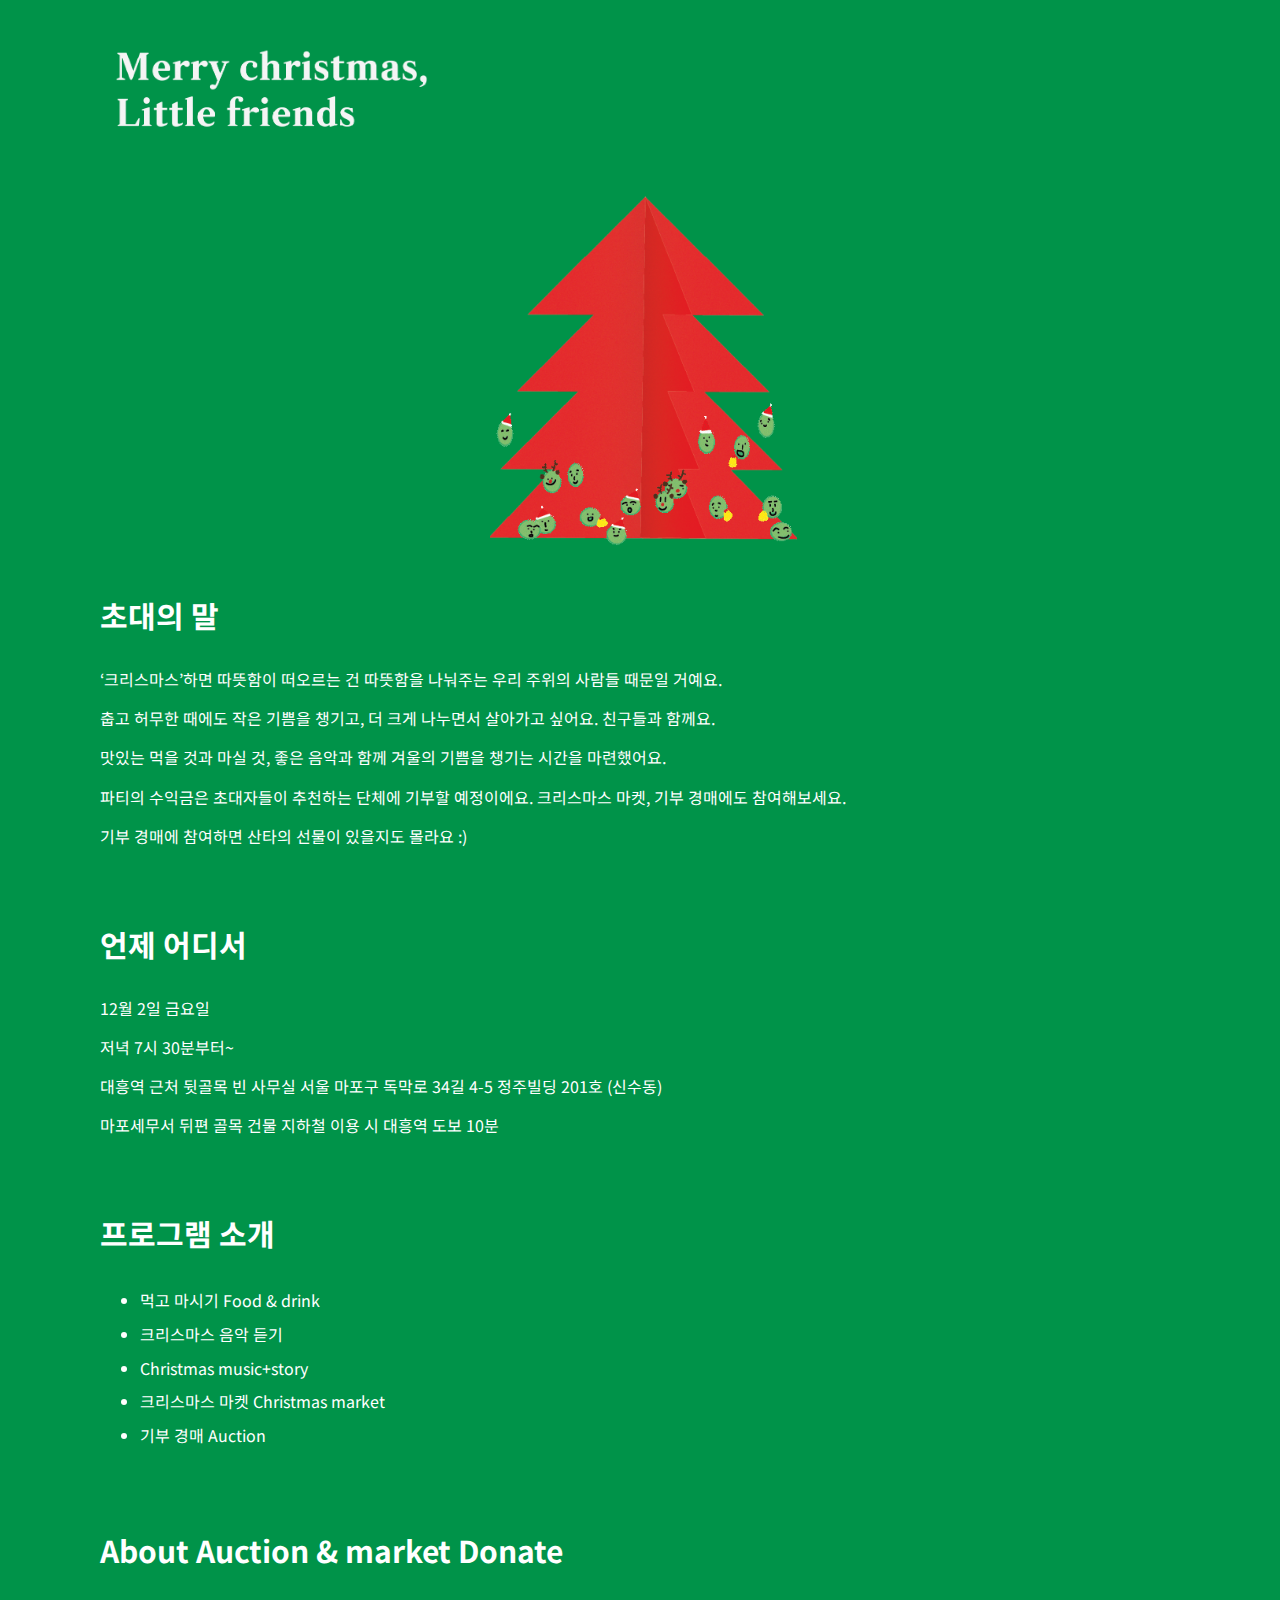
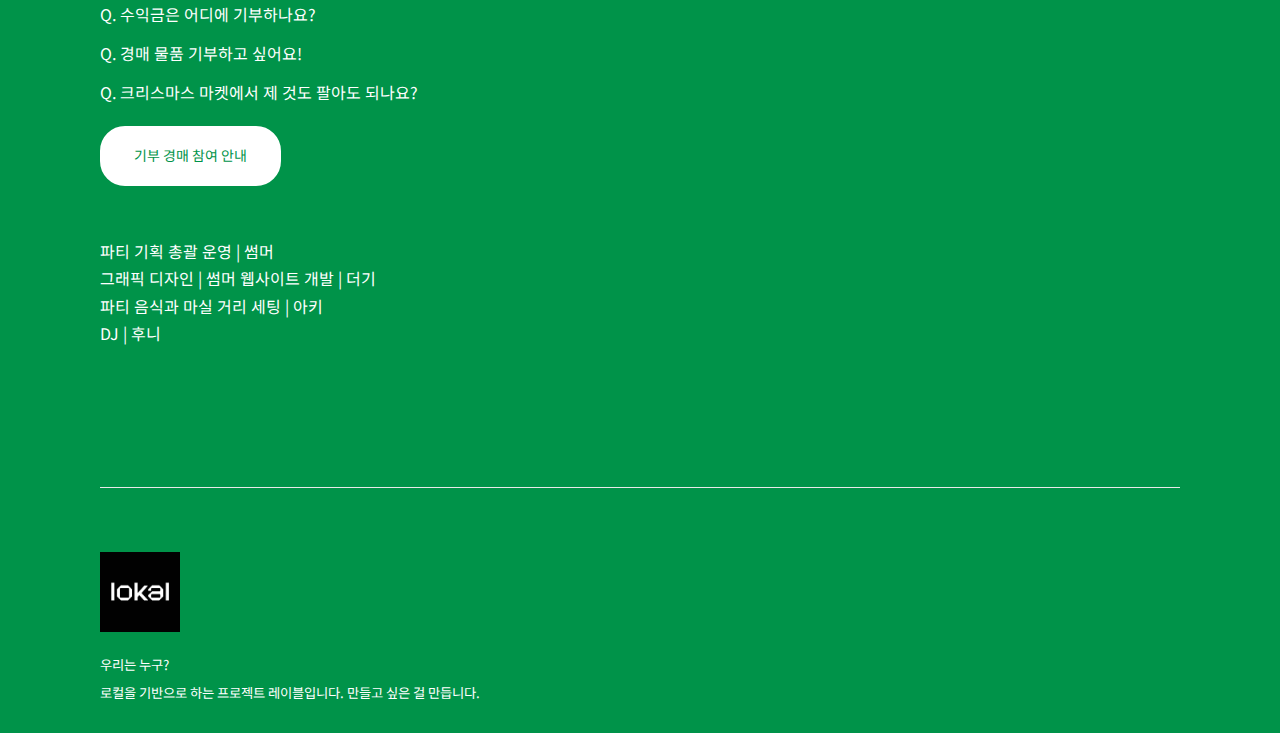
==== index.html @ f443b829 "init" ====
<!-- MVP.css quickstart template: https://github.com/andybrewer/mvp/ -->

<!DOCTYPE html>
<html lang="en">

<head>
    <link rel="icon" href="https://via.placeholder.com/70x70">
    <link rel="stylesheet" href="./mvp.css">

    <meta charset="utf-8">
    <meta name="description" content="My description">
    <meta name="viewport" content="width=device-width, initial-scale=1.0">
    <link rel="preconnect" href="https://fonts.googleapis.com">
    <link rel="preconnect" href="https://fonts.gstatic.com" crossorigin>
    <link href="https://fonts.googleapis.com/css2?family=Noto+Sans+KR:wght@400;900&display=swap" rel="stylesheet">

    <title>My title</title>
</head>

<body>
    <header>
        <nav>
            <a href="/"><img alt="Logo" src="./asset/logo.png" height="120"></a>
        </nav>
        <div class="main">
            <img class="main-img" alt="tree" src="./asset/tree.png" height="370"></a>
            <img class="main-img" alt="balls" src="./asset/balls.gif" height="370"></a>
        </div>
    
    </header>
    <main>
        <article>
            <h2>초대의 말</h2>
            <p>‘크리스마스’하면 따뜻함이 떠오르는 건 따뜻함을 나눠주는 우리 주위의 사람들 때문일 거예요.</p>
            <p>춥고 허무한 때에도 작은 기쁨을 챙기고, 더 크게 나누면서 살아가고 싶어요. 친구들과 함께요.</p>
            <p>맛있는 먹을 것과 마실 것, 좋은 음악과 함께 겨울의 기쁨을 챙기는 시간을 마련했어요.</p>
            <p>파티의 수익금은 초대자들이 추천하는 단체에 기부할 예정이에요. 크리스마스 마켓, 기부 경매에도 참여해보세요.</p>
            <p>기부 경매에 참여하면 산타의 선물이 있을지도 몰라요 :)</p>
        </article>

        <article>
            <h2>언제 어디서</h2>
            <p>12월 2일 금요일</p>
            <p>저녁 7시 30분부터~</p>
            <p>대흥역 근처 뒷골목 빈 사무실
            서울 마포구 독막로 34길 4-5 정주빌딩 201호 (신수동)</p>
            <p>마포세무서 뒤편 골목 건물
            지하철 이용 시 대흥역 도보 10분</p>
            
        </article>

        <article>
            <h2>프로그램 소개</h2>
            <ul>
                <li>먹고 마시기 Food & drink </li>
                <li>크리스마스 음악 듣기 </li>
                <li>Christmas music+story </li>
                <li>크리스마스 마켓 Christmas market </li>
                <li>기부 경매 Auction</li>
            </ul>
        </article>

        <article>
            <h2>About Auction
            & market Donate</h2>
            <p>Q. 수익금은 어디에 기부하나요? </p>
            <p>Q. 경매 물품 기부하고 싶어요! </p>
            <p>Q. 크리스마스 마켓에서 제 것도 팔아도 되나요?</p>
            <button type="button">기부 경매 참여 안내</button>
        </article>


        <article>
            <p>파티 기획 총괄 운영 | 썸머<br>
                그래픽 디자인 | 썸머 웹사이트 개발 | 더기<br>
                파티 음식과 마실 거리 세팅 | 아키<br>
                DJ | 후니
            </p>
        </article>
                
    </main>
    <footer>
        <hr>
        <img src="./asset/lokal.jpg" height="80"></a>
        <p> <small>우리는 누구? <br> 로컬을 기반으로 하는 프로젝트 레이블입니다. 만들고 싶은 걸 만듭니다.</small></p>
    </footer>
</body>

</html>
---- mvp.css ----
/* MVP.css v1.12 - https://github.com/andybrewer/mvp */

.main {
    position: relative;
    height: 350px;
    right: 150px;
}

.main-img {
    position: absolute;
    
}

h2 {
    font-size: 30px;
}

p, li{
    font-size: 16px;
    font-weight: 400;
}

article {
    padding-bottom: 2em;
}



:root {
    --active-brightness: 0.85;
    --border-radius: 25px;
    --box-shadow: 2px 2px 10px;
    --color-accent: #118bee15;
    --color-bg: #009349;
    --color-bg-secondary: #e9e9e9;
    --color-link: #fff;
    --color-secondary: #920de9;
    --color-secondary-accent: #920de90b;
    --color-shadow: #f4f4f4;
    --color-table: #118bee;
    --color-text: #fff;
    --color-text-secondary: #fff;
    --font-family: 'Noto Sans KR', sans-serif;
    --hover-brightness: 1.2;
    --justify-important: center;
    --justify-normal: left;
    --line-height: 1.7;
    --width-card: 285px;
    --width-card-medium: 460px;
    --width-card-wide: 800px;
    --width-content: 1080px;
}

@media (prefers-color-scheme: dark) {
    :root[color-mode="user"] {
        --color-accent: #0097fc4f;
        --color-bg: #333;
        --color-bg-secondary: #555;
        --color-link: #0097fc;
        --color-secondary: #e20de9;
        --color-secondary-accent: #e20de94f;
        --color-shadow: #bbbbbb20;
        --color-table: #0097fc;
        --color-text: #f7f7f7;
        --color-text-secondary: #aaa;
    }
}

/* Layout */
article aside {
    background: var(--color-secondary-accent);
    border-left: 4px solid var(--color-secondary);
    padding: 0.01rem 0.8rem;
}

body {
    background: var(--color-bg);
    color: var(--color-text);
    font-family: var(--font-family);
    line-height: var(--line-height);
    margin: 0;
    overflow-x: hidden;
    padding: 0;
}


main {
    margin: 0 auto;
    max-width: var(--width-content);
    padding: 1rem 1.5rem;
}

header {
    margin: 0 auto;
    max-width: var(--width-content);
    padding: 1rem 0.5rem;
}

footer{
    margin: 0 auto;
    max-width: var(--width-content);
    padding: 1rem 1.5rem;
    font-size: 15px;
}

hr {
    background-color: var(--color-bg-secondary);
    border: none;
    height: 1px;
    margin: 4rem 0;
    width: 100%;
}

section {
    display: flex;
    flex-wrap: wrap;
    justify-content: var(--justify-important);
}

section img,
article img {
    max-width: 100%;
}

section pre {
    overflow: auto;
}

section aside {
    border: 1px solid var(--color-bg-secondary);
    border-radius: var(--border-radius);
    box-shadow: var(--box-shadow) var(--color-shadow);
    margin: 1rem;
    padding: 1.25rem;
    width: var(--width-card);
}

section aside:hover {
    box-shadow: var(--box-shadow) var(--color-bg-secondary);
}

[hidden] {
    display: none;
}

/* Headers */
article header,
div header,
main header {
    padding-top: 0;
}

header {
    text-align: var(--justify-important);
}

header a b,
header a em,
header a i,
header a strong {
    margin-left: 0.5rem;
    margin-right: 0.5rem;
}

header nav img {
    margin: 1rem 0;
}

section header {
    padding-top: 0;
    width: 100%;
}

/* Nav */
nav {
    align-items: center;
    display: flex;
    font-weight: bold;
    justify-content: space-between;
    margin-bottom: 0.5rem;
}

nav ul {
    list-style: none;
    padding: 0;
}

nav ul li {
    display: inline-block;
    margin: 0 0.5rem;
    position: relative;
    text-align: left;
}

/* Nav Dropdown */
nav ul li:hover ul {
    display: block;
}

nav ul li ul {
    background: var(--color-bg);
    border: 1px solid var(--color-bg-secondary);
    border-radius: var(--border-radius);
    box-shadow: var(--box-shadow) var(--color-shadow);
    display: none;
    height: auto;
    left: -2px;
    padding: .5rem 1rem;
    position: absolute;
    top: 1.7rem;
    white-space: nowrap;
    width: auto;
    z-index: 1;
}

nav ul li ul::before {
    /* fill gap above to make mousing over them easier */
    content: "";
    position: absolute;
    left: 0;
    right: 0;
    top: -0.5rem;
    height: 0.5rem;
}

nav ul li ul li,
nav ul li ul li a {
    display: block;
}

/* Typography */
code,
samp {
    background-color: var(--color-accent);
    border-radius: var(--border-radius);
    color: var(--color-text);
    display: inline-block;
    margin: 0 0.1rem;
    padding: 0 0.5rem;
}

details {
    margin: 1.3rem 0;
}

details summary {
    font-weight: bold;
    cursor: pointer;
}

h1,
h2,
h3,
h4,
h5,
h6 {
    line-height: var(--line-height);
}

mark {
    padding: 0.1rem;
}

ol li,
ul li {
    padding: 0.2rem 0;
}

p {
    margin: 0.75rem 0;
    padding: 0;
    width: 100%;
}

pre {
    margin: 1rem 0;
    max-width: var(--width-card-wide);
    padding: 1rem 0;
}

pre code,
pre samp {
    display: block;
    max-width: var(--width-card-wide);
    padding: 0.5rem 2rem;
    white-space: pre-wrap;
}

small {
    color: var(--color-text-secondary);
}

sup {
    background-color: var(--color-secondary);
    border-radius: var(--border-radius);
    color: var(--color-bg);
    font-size: x-small;
    font-weight: bold;
    margin: 0.2rem;
    padding: 0.2rem 0.3rem;
    position: relative;
    top: -2px;
}

/* Links */
a {
    color: var(--color-link);
    display: inline-block;
    font-weight: bold;
    text-decoration: none;
}

a:active {
    filter: brightness(var(--active-brightness));
    text-decoration: underline;
}

a:hover {
    filter: brightness(var(--hover-brightness));
    text-decoration: underline;
}

a b,
a em,
a i,
a strong,
button,
input[type="submit"] {
    border-radius: var(--border-radius);
    display: inline-block;
    font-size: 14px;
    line-height: var(--line-height);
    margin: 0.5rem 0;
    padding: 1rem 2rem;
}

button,
input[type="submit"] {
    font-family: var(--font-family);
}

button:active,
input[type="submit"]:active {
    filter: brightness(var(--active-brightness));
}

button:hover,
input[type="submit"]:hover {
    cursor: pointer;
    filter: brightness(var(--hover-brightness));
}

a b,
a strong,
button,
input[type="submit"] {
    background-color: var(--color-link);
    border: 2px solid var(--color-link);
    color: var(--color-bg);
}

a em,
a i {
    border: 2px solid var(--color-link);
    border-radius: var(--border-radius);
    color: var(--color-link);
    display: inline-block;
    padding: 1rem 2rem;
}

article aside a {
    color: var(--color-secondary);
}

/* Images */
figure {
    margin: 0;
    padding: 0;
}

figure img {
    max-width: 100%;
}

figure figcaption {
    color: var(--color-text-secondary);
}

/* Forms */
button:disabled,
input:disabled {
    background: var(--color-bg-secondary);
    border-color: var(--color-bg-secondary);
    color: var(--color-text-secondary);
    cursor: not-allowed;
}

button[disabled]:hover,
input[type="submit"][disabled]:hover {
    filter: none;
}

form {
    border: 1px solid var(--color-bg-secondary);
    border-radius: var(--border-radius);
    box-shadow: var(--box-shadow) var(--color-shadow);
    display: block;
    max-width: var(--width-card-wide);
    min-width: var(--width-card);
    padding: 1.5rem;
    text-align: var(--justify-normal);
}

form header {
    margin: 1.5rem 0;
    padding: 1.5rem 0;
}

input,
label,
select,
textarea {
    display: block;
    font-size: inherit;
    max-width: var(--width-card-wide);
}

input[type="checkbox"],
input[type="radio"] {
    display: inline-block;
}

input[type="checkbox"]+label,
input[type="radio"]+label {
    display: inline-block;
    font-weight: normal;
    position: relative;
    top: 1px;
}

input[type="range"] {
    padding: 0.4rem 0;
}

input,
select,
textarea {
    border: 1px solid var(--color-bg-secondary);
    border-radius: var(--border-radius);
    margin-bottom: 1rem;
    padding: 0.4rem 0.8rem;
}

input[type="text"],
textarea {
    width: calc(100% - 1.6rem);
}

input[readonly],
textarea[readonly] {
    background-color: var(--color-bg-secondary);
}

label {
    font-weight: bold;
    margin-bottom: 0.2rem;
}

/* Popups */
dialog {
    border: 1px solid var(--color-bg-secondary);
    border-radius: var(--border-radius);
    box-shadow: var(--box-shadow) var(--color-shadow);
    position: fixed;
    top: 50%;
    left: 50%;
    transform: translate(-50%, -50%);
    width: 50%;
    z-index: 999;
}

/* Tables */
table {
    border: 1px solid var(--color-bg-secondary);
    border-radius: var(--border-radius);
    border-spacing: 0;
    display: inline-block;
    max-width: 100%;
    overflow-x: auto;
    padding: 0;
    white-space: nowrap;
}

table td,
table th,
table tr {
    padding: 0.4rem 0.8rem;
    text-align: var(--justify-important);
}

table thead {
    background-color: var(--color-table);
    border-collapse: collapse;
    border-radius: var(--border-radius);
    color: var(--color-bg);
    margin: 0;
    padding: 0;
}

table thead th:first-child {
    border-top-left-radius: var(--border-radius);
}

table thead th:last-child {
    border-top-right-radius: var(--border-radius);
}

table thead th:first-child,
table tr td:first-child {
    text-align: var(--justify-normal);
}

table tr:nth-child(even) {
    background-color: var(--color-accent);
}

/* Quotes */
blockquote {
    display: block;
    font-size: x-large;
    line-height: var(--line-height);
    margin: 1rem auto;
    max-width: var(--width-card-medium);
    padding: 1.5rem 1rem;
    text-align: var(--justify-important);
}

blockquote footer {
    color: var(--color-text-secondary);
    display: block;
    font-size: small;
    line-height: var(--line-height);
    padding: 1.5rem 0;
}
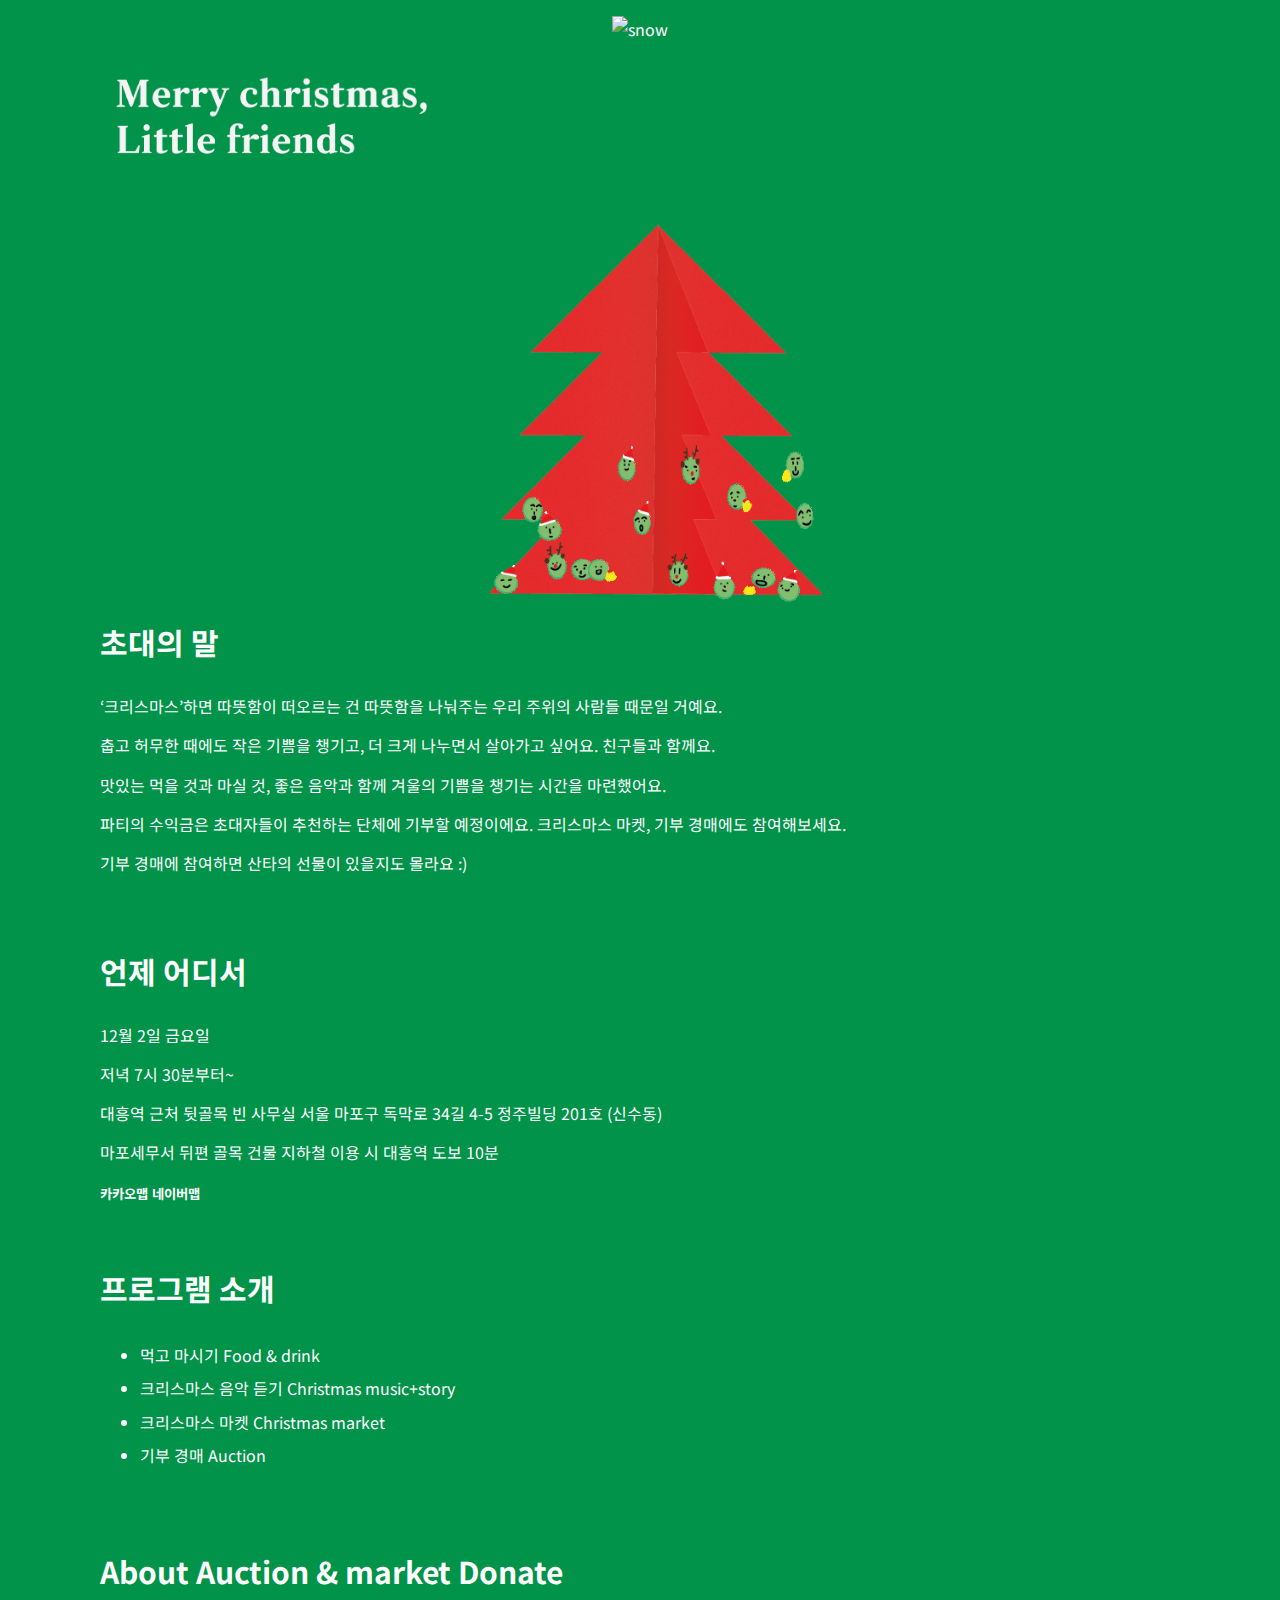
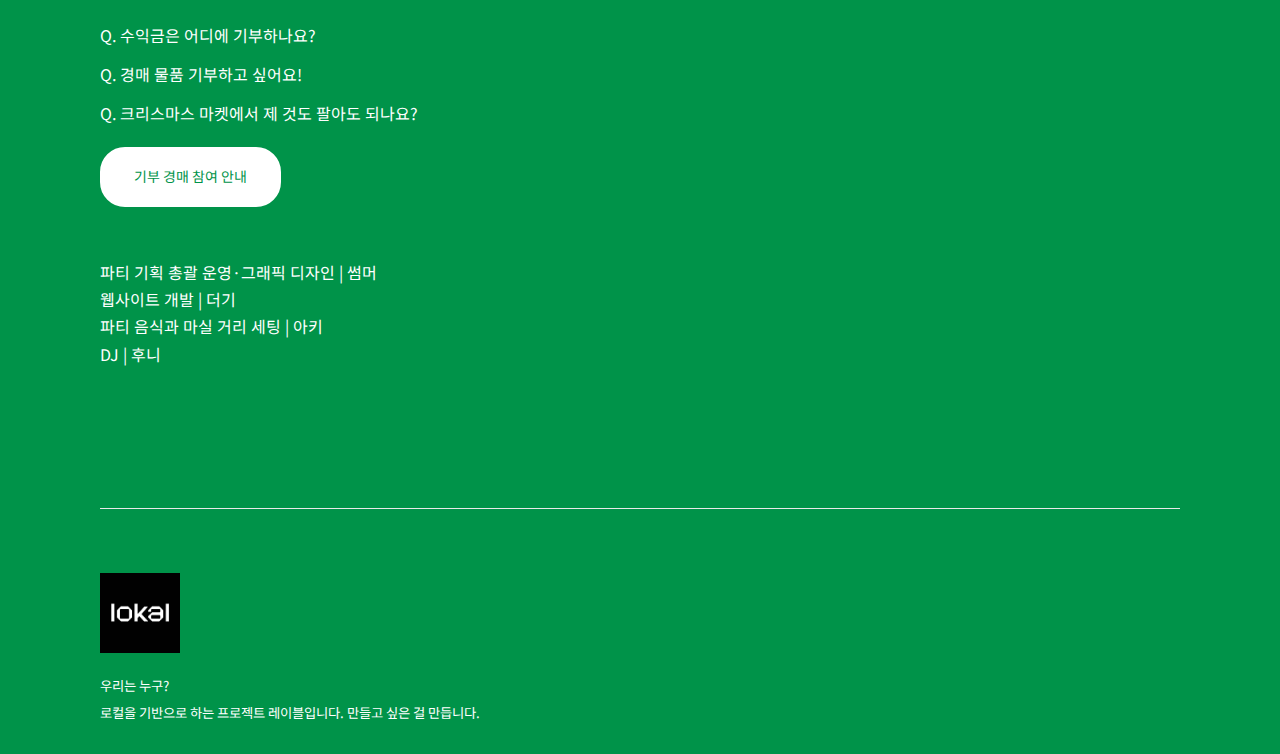
==== commit 1cc740ff: "fix: text" ====
--- a/index.html
+++ b/index.html
@@ -8,23 +8,27 @@
     <link rel="stylesheet" href="./mvp.css">
 
     <meta charset="utf-8">
-    <meta name="description" content="My description">
+    <meta name="description" content="Merry christmas & Little friends">
     <meta name="viewport" content="width=device-width, initial-scale=1.0">
     <link rel="preconnect" href="https://fonts.googleapis.com">
     <link rel="preconnect" href="https://fonts.gstatic.com" crossorigin>
-    <link href="https://fonts.googleapis.com/css2?family=Noto+Sans+KR:wght@400;900&display=swap" rel="stylesheet">
+    <link href="https://fonts.googleapis.com/css2?family=Noto+Sans+KR:wght@400;600;900&display=swap" rel="stylesheet">
 
-    <title>My title</title>
+    <title>Merry christmas & Little friends | lokal</title>
 </head>
 
 <body>
     <header>
+        <div class="snow-box">
+            <img class="snow" alt="snow" src="./asset/snow.gif"></a>
+        </div>
+        
         <nav>
             <a href="/"><img alt="Logo" src="./asset/logo.png" height="120"></a>
         </nav>
         <div class="main">
-            <img class="main-img" alt="tree" src="./asset/tree.png" height="370"></a>
-            <img class="main-img" alt="balls" src="./asset/balls.gif" height="370"></a>
+            <img class="main-img" alt="tree" src="./asset/tree.png" height="400"></a>
+            <img class="main-img" alt="balls" src="./asset/balls.gif" height="400"></a>
         </div>
     
     </header>
@@ -46,6 +50,8 @@
             서울 마포구 독막로 34길 4-5 정주빌딩 201호 (신수동)</p>
             <p>마포세무서 뒤편 골목 건물
             지하철 이용 시 대흥역 도보 10분</p>
+            <a href="http://kko.to/_D_tcNDNMm"><small>카카오맵  </small></a>
+            <a href="https://naver.me/5MCwLPAj"><small>네이버맵  </small></a>
             
         </article>
 
@@ -53,8 +59,7 @@
             <h2>프로그램 소개</h2>
             <ul>
                 <li>먹고 마시기 Food & drink </li>
-                <li>크리스마스 음악 듣기 </li>
-                <li>Christmas music+story </li>
+                <li>크리스마스 음악 듣기 Christmas music+story</li>
                 <li>크리스마스 마켓 Christmas market </li>
                 <li>기부 경매 Auction</li>
             </ul>
@@ -66,13 +71,13 @@
             <p>Q. 수익금은 어디에 기부하나요? </p>
             <p>Q. 경매 물품 기부하고 싶어요! </p>
             <p>Q. 크리스마스 마켓에서 제 것도 팔아도 되나요?</p>
-            <button type="button">기부 경매 참여 안내</button>
+            <button type="button" onclick="window.location.href='./sub.html'">기부 경매 참여 안내</button>
         </article>
 
 
         <article>
-            <p>파티 기획 총괄 운영 | 썸머<br>
-                그래픽 디자인 | 썸머 웹사이트 개발 | 더기<br>
+            <p>파티 기획 총괄 운영·그래픽 디자인 | 썸머<br>
+                웹사이트 개발 | 더기<br>
                 파티 음식과 마실 거리 세팅 | 아키<br>
                 DJ | 후니
             </p>
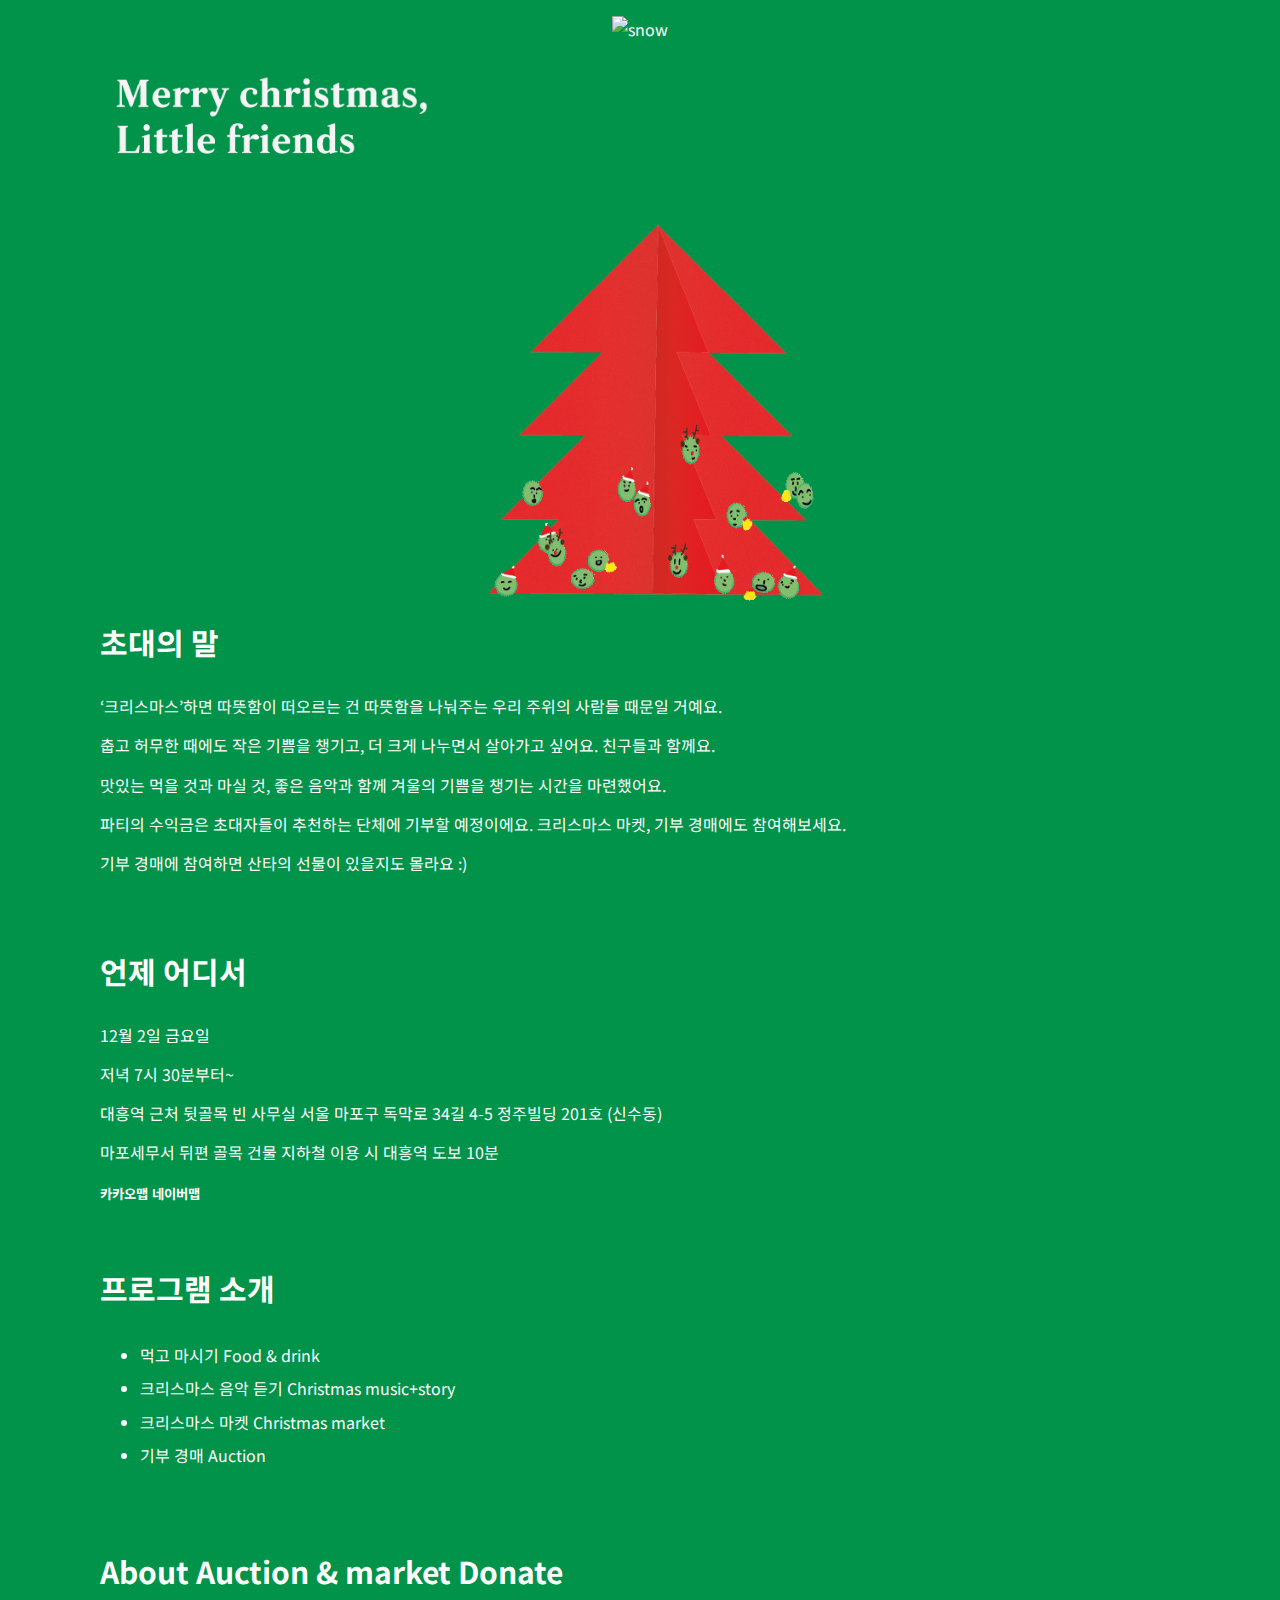
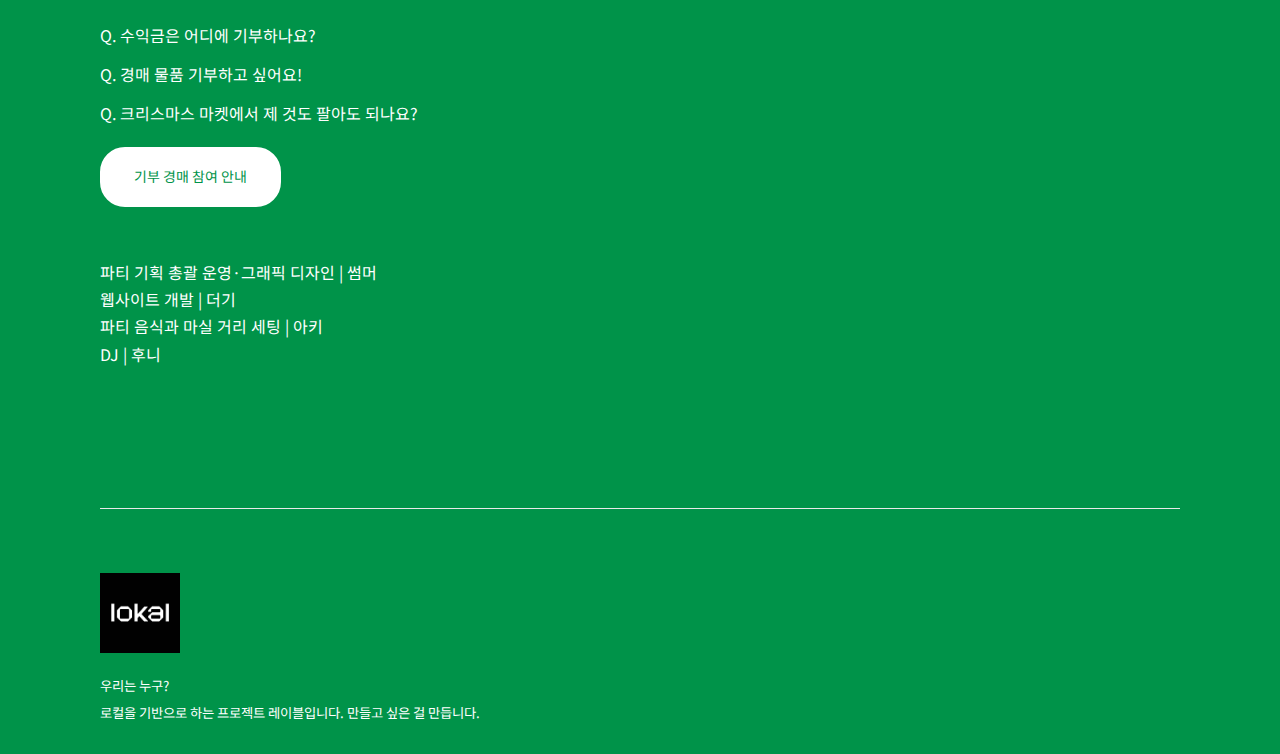
==== commit 739b1c5d: "meta tag 추가" ====
--- a/index.html
+++ b/index.html
@@ -10,6 +10,12 @@
     <meta charset="utf-8">
     <meta name="description" content="Merry christmas & Little friends">
     <meta name="viewport" content="width=device-width, initial-scale=1.0">
+
+    <meta property="og:type" content="website">
+    <meta property="og:url" content="https://christmas.studio-lokal.kr/">
+    <meta property="og:title" content="Merry christmas & Little friends">
+    <meta property="og:image" content="https://christmas.studio-lokal.kr/asset/thumbnail.png">
+
     <link rel="preconnect" href="https://fonts.googleapis.com">
     <link rel="preconnect" href="https://fonts.gstatic.com" crossorigin>
     <link href="https://fonts.googleapis.com/css2?family=Noto+Sans+KR:wght@400;600;900&display=swap" rel="stylesheet">
